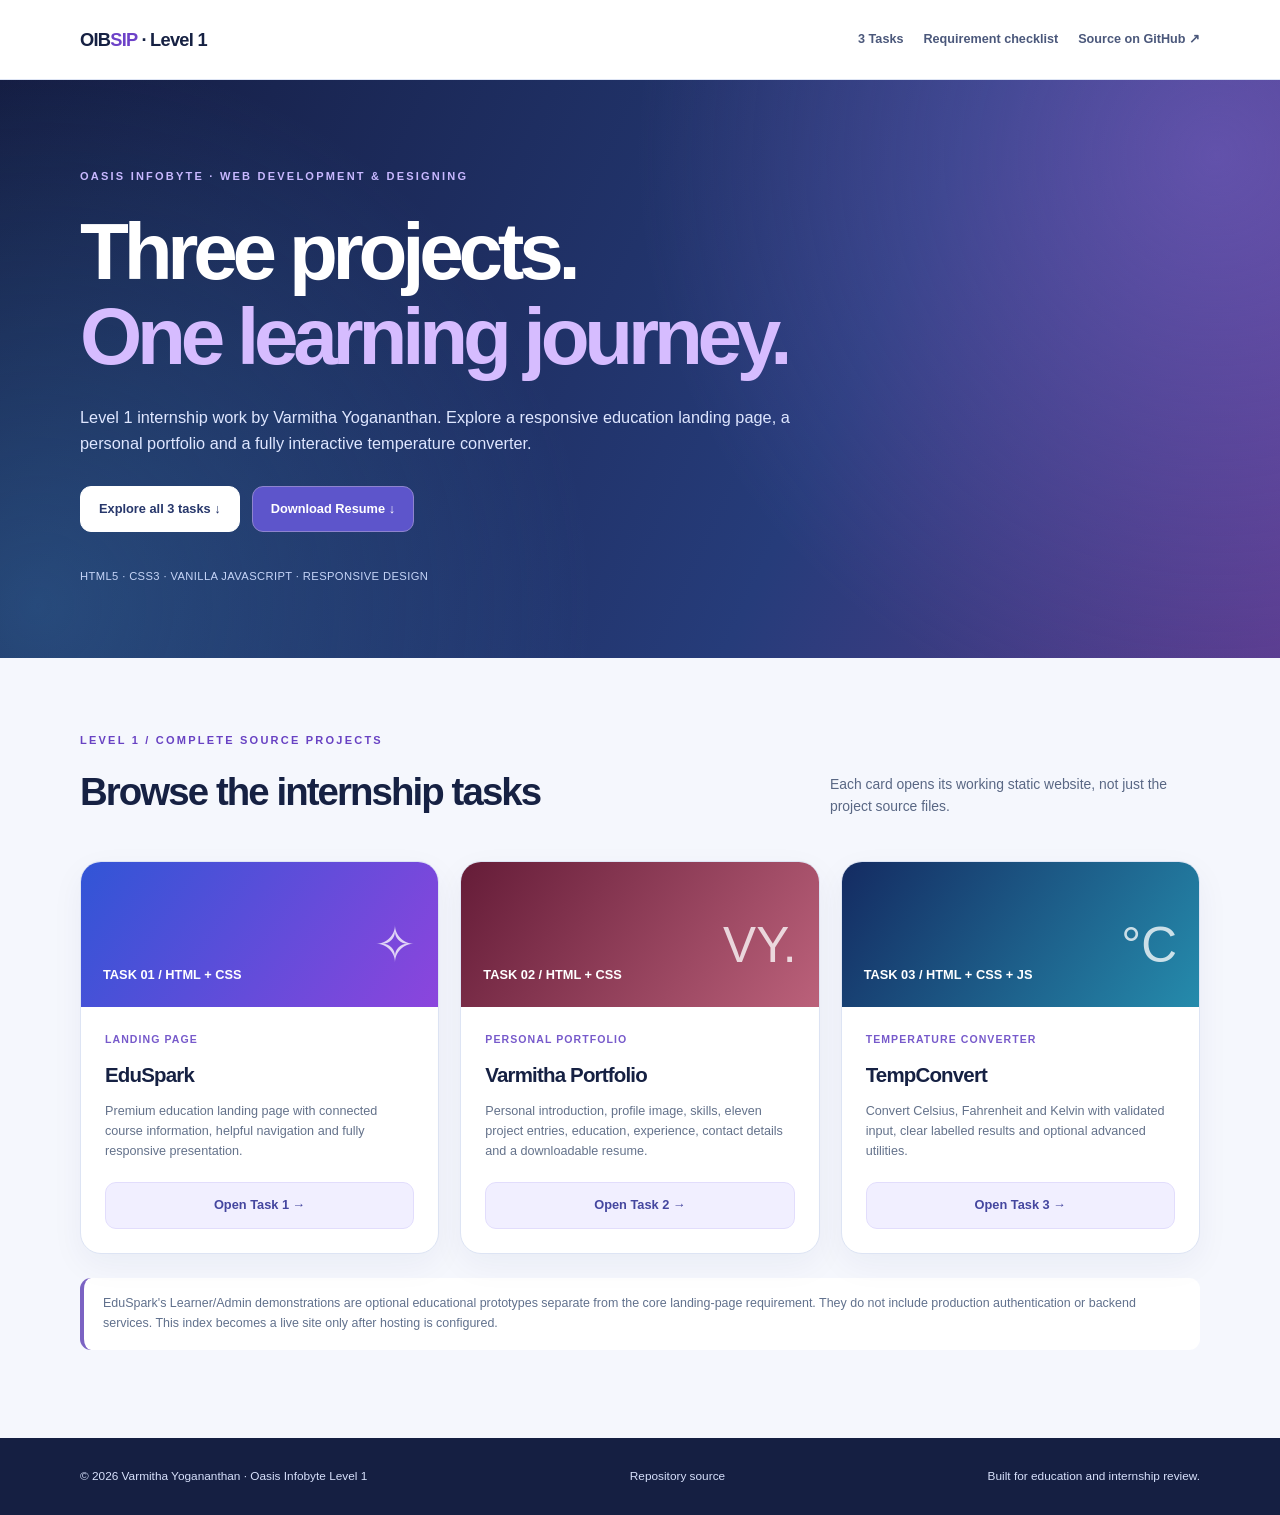
==== index.html @ 027b03a2 "Create accessible static Level 1 project hub for future GitHub Pages demos" ====
<!doctype html>
<html lang="en"><head><meta charset="utf-8"><meta name="viewport" content="width=device-width,initial-scale=1">
<meta name="description" content="Oasis Infobyte Web Development & Designing Internship — Level 1 Task 1 Landing Page, Task 2 Personal Portfolio, Task 3 Temperature Converter.">
<meta name="theme-color" content="#151b36"><title>OIBSIP | Varmitha Yogananthan — Level 1</title>
<style>
:root{--ink:#162143;--muted:#596784;--stroke:#dde4f4;--background:#f5f7fd}
*{box-sizing:border-box}html{scroll-behavior:smooth}body{margin:0;background:var(--background);color:var(--ink);font:16px/1.6 "Segoe UI",Arial,sans-serif}
a{text-decoration:none;color:inherit}a:focus-visible{outline:3px solid #9870ed;outline-offset:4px;border-radius:5px}
.container{width:min(1120px,calc(100% - 44px));margin-inline:auto}
nav{min-height:79px;display:flex;justify-content:space-between;gap:14px;align-items:center}
.nav{background:#fff;border-bottom:1px solid var(--stroke)}
.brand{font-weight:900;font-size:1.14rem;letter-spacing:-.04em}.brand span{color:#6d42c8}
.nav-links{display:flex;flex-wrap:wrap;gap:20px;color:#4b587b;font-size:.79rem;font-weight:750}
.hero{padding:82px 0 70px;background:radial-gradient(circle at 95% 13%,#8366cf85,transparent 44%),radial-gradient(circle at 3% 91%,#3d83bc64,transparent 41%),linear-gradient(115deg,#141c41,#263c7a 64%,#593b8d);color:#fff}
.eyebrow{text-transform:uppercase;letter-spacing:.2em;font-size:.69rem;font-weight:900;color:#c8b8ff}
h1{font-size:clamp(2.7rem,6.3vw,5rem);line-height:1.07;letter-spacing:-.065em;margin:21px 0 24px}
h1 em{font-style:normal;color:#d6bcff}.hero p{color:#dee6ff;max-width:720px;font-size:1.02rem}
.hero-actions{display:flex;gap:12px;flex-wrap:wrap;margin:30px 0}
.btn{display:inline-flex;align-items:center;justify-content:center;gap:11px;border:1px solid #8e84ce;border-radius:11px;padding:12px 18px;font-size:.8rem;font-weight:850;color:#fff;background:#5d55cb}
.btn:hover{filter:brightness(1.08);transform:translateY(-2px)}
.btn.light{color:#27376b;background:#fff;border-color:#fff}
.hero-meta{color:#c6d5f8;font-size:.7rem;letter-spacing:.035em}
.projects{padding:68px 0 76px}
.section-head{display:flex;justify-content:space-between;align-items:end;gap:30px;margin-bottom:30px}
.section-head h2{font-size:clamp(1.7rem,3vw,2.6rem);letter-spacing:-.05em;margin:9px 0}
.section-head p{max-width:370px;font-size:.87rem;color:var(--muted)}
.grid{display:grid;grid-template-columns:repeat(3,minmax(0,1fr));gap:21px}
.card{min-width:0;display:flex;flex-direction:column;background:#fff;border:1px solid var(--stroke);border-radius:21px;overflow:hidden;box-shadow:0 11px 33px #1d31650d}
.visual{min-height:145px;padding:22px;color:white;display:flex;align-items:end;justify-content:space-between;gap:12px;font-size:.8rem;font-weight:800}
.visual span:last-child{font-size:3.1rem;font-weight:500;opacity:.77}
.visual.one{background:linear-gradient(125deg,#3155d6,#8c45dd)}.visual.two{background:linear-gradient(125deg,#651c38,#bb617a)}.visual.three{background:linear-gradient(125deg,#142b62,#258bac)}
.card-body{padding:24px;display:flex;flex-direction:column;flex:1}
.tag{font-size:.66rem;color:#775acb;text-transform:uppercase;font-weight:900;letter-spacing:.1em}
.card h3{font-size:1.28rem;margin:11px 0 9px;letter-spacing:-.04em}
.card p{font-size:.79rem;color:#64728b;margin:0 0 21px;flex:1}
.card .btn{width:100%;background:#f1efff;color:#44469f;border-color:#e2ddfc;box-shadow:none}
.card .btn:hover{background:#e2deff}
.note{border-left:4px solid #7b63c3;background:#fff;border-radius:11px;padding:16px 19px;font-size:.78rem;color:#61718d;margin-top:24px}
footer{background:#151f42;color:#d7e0fb;padding:29px 0;font-size:.74rem}
footer .container{display:flex;justify-content:space-between;gap:18px;flex-wrap:wrap}
@media(max-width:950px){.grid{grid-template-columns:repeat(2,minmax(0,1fr))}.section-head{display:block}}
@media(max-width:610px){.container{width:calc(100% - 32px)}.grid{grid-template-columns:1fr}.hero{padding:54px 0}.projects{padding:48px 0}.nav-links{gap:9px;font-size:.71rem}.brand{font-size:1.02rem}.visual{min-height:122px}}
@media(prefers-reduced-motion:reduce){html{scroll-behavior:auto}*{transition:none!important}}
</style></head><body>
<header class="nav"><nav class="container" aria-label="Project navigation"><a class="brand" href="#home">OIB<span>SIP</span> · Level 1</a><div class="nav-links"><a href="#tasks">3 Tasks</a><a href="LEVEL1_SUBMISSION_CHECKLIST.md">Requirement checklist</a><a href="https://github.com/VarmithaYogananthan/OIBSIP">Source on GitHub ↗</a></div></nav></header>
<main><section class="hero" id="home"><div class="container"><span class="eyebrow">OASIS INFOBYTE · WEB DEVELOPMENT & DESIGNING</span><h1>Three projects.<br><em>One learning journey.</em></h1><p>Level 1 internship work by Varmitha Yogananthan. Explore a responsive education landing page, a personal portfolio and a fully interactive temperature converter.</p>
<div class="hero-actions"><a class="btn light" href="#tasks">Explore all 3 tasks ↓</a><a class="btn" href="WebDev-L1-Portfolio/assets/Varmitha_Resume_Public.pdf" download="Varmitha_Yogananthan_Resume.pdf">Download Resume ↓</a></div>
<span class="hero-meta">HTML5 · CSS3 · VANILLA JAVASCRIPT · RESPONSIVE DESIGN</span></div></section>
<section class="projects" id="tasks"><div class="container"><div class="section-head"><div><span class="eyebrow" style="color:#6842c3">LEVEL 1 / COMPLETE SOURCE PROJECTS</span><h2>Browse the internship tasks</h2></div><p>Each card opens its working static website, not just the project source files.</p></div>
<div class="grid"><article class="card"><div class="visual one"><span>TASK 01 / HTML + CSS</span><span>✧</span></div><div class="card-body"><span class="tag">Landing page</span><h3>EduSpark</h3><p>Premium education landing page with connected course information, helpful navigation and fully responsive presentation.</p><a class="btn" href="WebDev-L1-LandingPage/">Open Task 1 →</a></div></article>
<article class="card"><div class="visual two"><span>TASK 02 / HTML + CSS</span><span>VY.</span></div><div class="card-body"><span class="tag">Personal portfolio</span><h3>Varmitha Portfolio</h3><p>Personal introduction, profile image, skills, eleven project entries, education, experience, contact details and a downloadable resume.</p><a class="btn" href="WebDev-L1-Portfolio/">Open Task 2 →</a></div></article>
<article class="card"><div class="visual three"><span>TASK 03 / HTML + CSS + JS</span><span>°C</span></div><div class="card-body"><span class="tag">Temperature converter</span><h3>TempConvert</h3><p>Convert Celsius, Fahrenheit and Kelvin with validated input, clear labelled results and optional advanced utilities.</p><a class="btn" href="WebDev-L1-TemperatureConverter/">Open Task 3 →</a></div></article></div>
<p class="note">EduSpark's Learner/Admin demonstrations are optional educational prototypes separate from the core landing-page requirement. They do not include production authentication or backend services. This index becomes a live site only after hosting is configured.</p>
</div></section></main><footer><div class="container"><span>© 2026 Varmitha Yogananthan · Oasis Infobyte Level 1</span><a href="https://github.com/VarmithaYogananthan/OIBSIP">Repository source</a><span>Built for education and internship review.</span></div></footer>
</body></html>
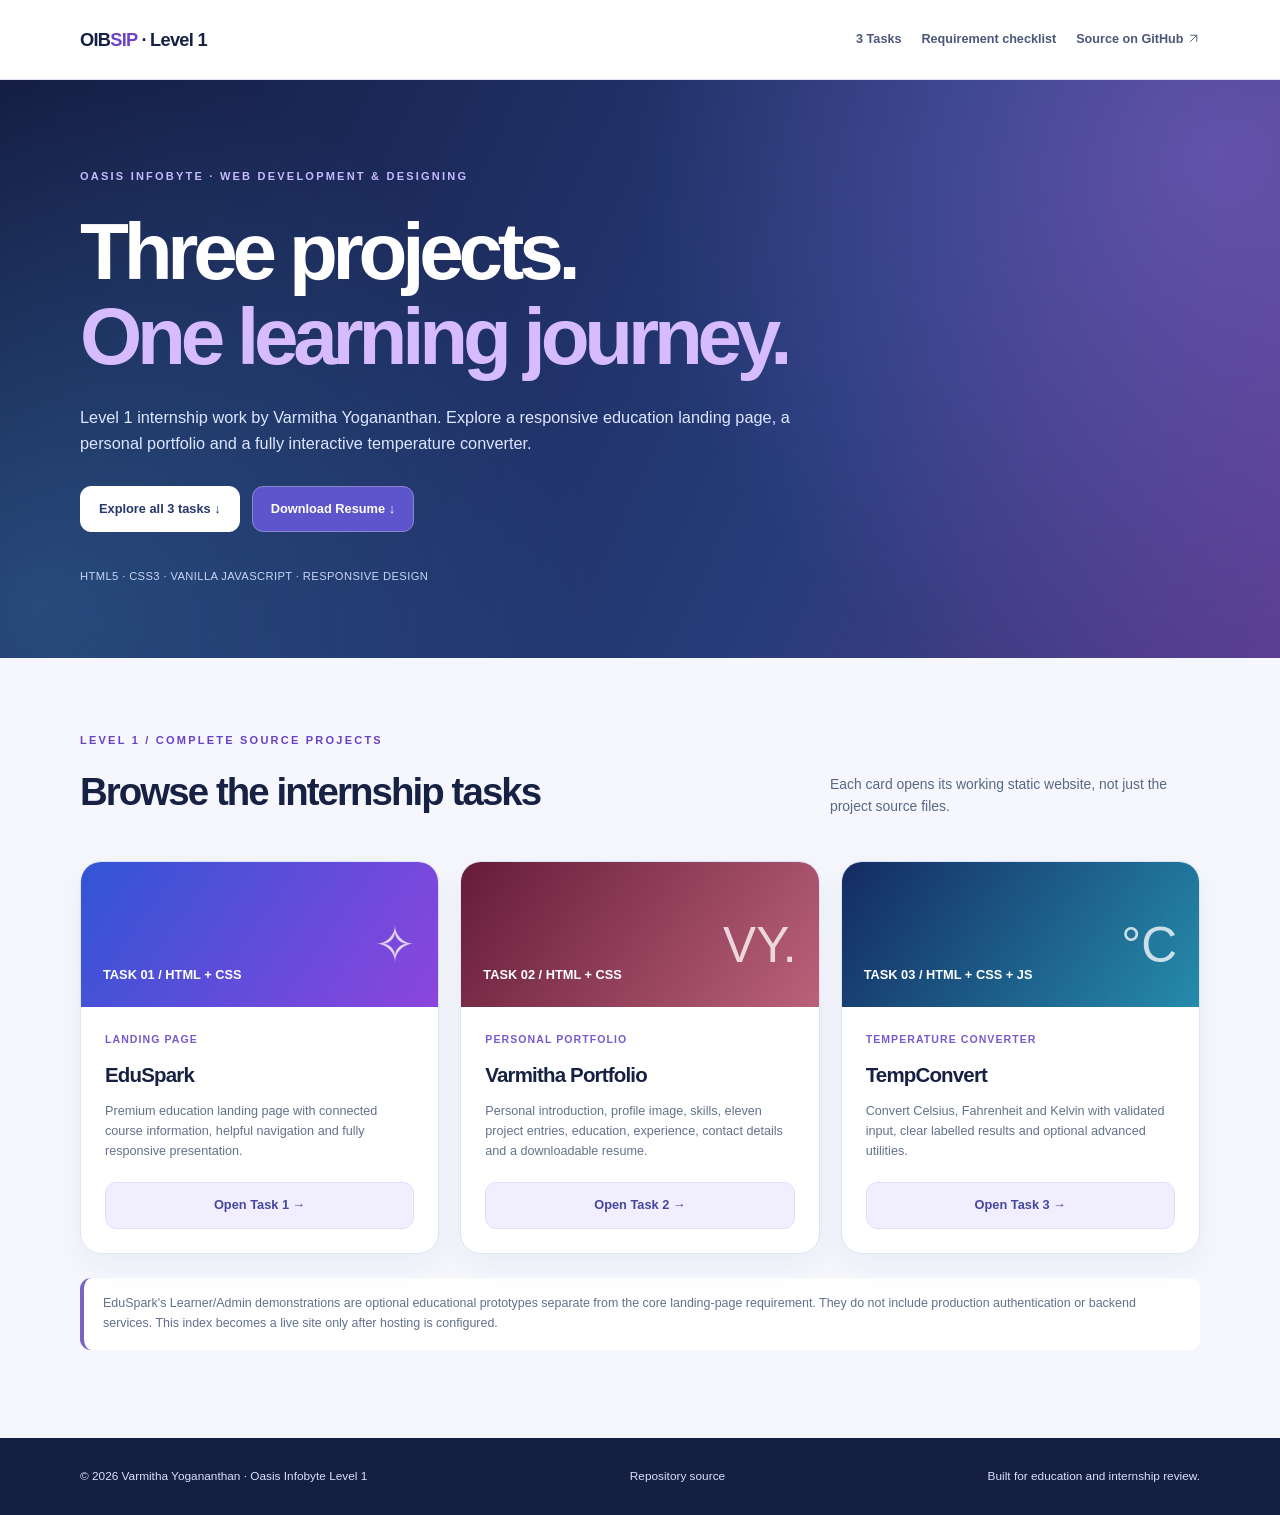
==== commit a13f2065: "Fix final audit defects and verify Level 1 submission readiness" ====
--- a/index.html
+++ b/index.html
@@ -41,8 +41,8 @@
 @media(max-width:950px){.grid{grid-template-columns:repeat(2,minmax(0,1fr))}.section-head{display:block}}
 @media(max-width:610px){.container{width:calc(100% - 32px)}.grid{grid-template-columns:1fr}.hero{padding:54px 0}.projects{padding:48px 0}.nav-links{gap:9px;font-size:.71rem}.brand{font-size:1.02rem}.visual{min-height:122px}}
 @media(prefers-reduced-motion:reduce){html{scroll-behavior:auto}*{transition:none!important}}
-</style></head><body>
-<header class="nav"><nav class="container" aria-label="Project navigation"><a class="brand" href="#home">OIB<span>SIP</span> · Level 1</a><div class="nav-links"><a href="#tasks">3 Tasks</a><a href="LEVEL1_SUBMISSION_CHECKLIST.md">Requirement checklist</a><a href="https://github.com/VarmithaYogananthan/OIBSIP">Source on GitHub ↗</a></div></nav></header>
+</style><link rel="icon" href="data:image/svg+xml,%3Csvg%20xmlns%3D%22http%3A%2F%2Fwww.w3.org%2F2000%2Fsvg%22%20viewBox%3D%220%200%2032%2032%22%3E%3Crect%20width%3D%2232%22%20height%3D%2232%22%20rx%3D%227%22%20fill%3D%22%232563eb%22%2F%3E%3Ctext%20x%3D%2216%22%20y%3D%2223%22%20text-anchor%3D%22middle%22%20fill%3D%22white%22%20font-family%3D%22Arial%2Csans-serif%22%20font-size%3D%2221%22%3EE%3C%2Ftext%3E%3C%2Fsvg%3E"></head><body>
+<header class="nav"><nav class="container" aria-label="Project navigation"><a class="brand" href="#home">OIB<span>SIP</span> · Level 1</a><div class="nav-links"><a href="#tasks">3 Tasks</a><a href="LEVEL1_SUBMISSION_CHECKLIST.md">Requirement checklist</a><a href="https://github.com/VarmithaYogananthan/OIBSIP">Source on GitHub <svg width="13" height="13" viewBox="0 0 24 24" fill="none" stroke="currentColor" stroke-width="1.7" aria-hidden="true" style="display:inline-block;vertical-align:-.1em"><path d="M6 18 18 6M6 6h12v12"/></svg></a></div></nav></header>
 <main><section class="hero" id="home"><div class="container"><span class="eyebrow">OASIS INFOBYTE · WEB DEVELOPMENT & DESIGNING</span><h1>Three projects.<br><em>One learning journey.</em></h1><p>Level 1 internship work by Varmitha Yogananthan. Explore a responsive education landing page, a personal portfolio and a fully interactive temperature converter.</p>
 <div class="hero-actions"><a class="btn light" href="#tasks">Explore all 3 tasks ↓</a><a class="btn" href="WebDev-L1-Portfolio/assets/Varmitha_Resume_Public.pdf" download="Varmitha_Yogananthan_Resume.pdf">Download Resume ↓</a></div>
 <span class="hero-meta">HTML5 · CSS3 · VANILLA JAVASCRIPT · RESPONSIVE DESIGN</span></div></section>
